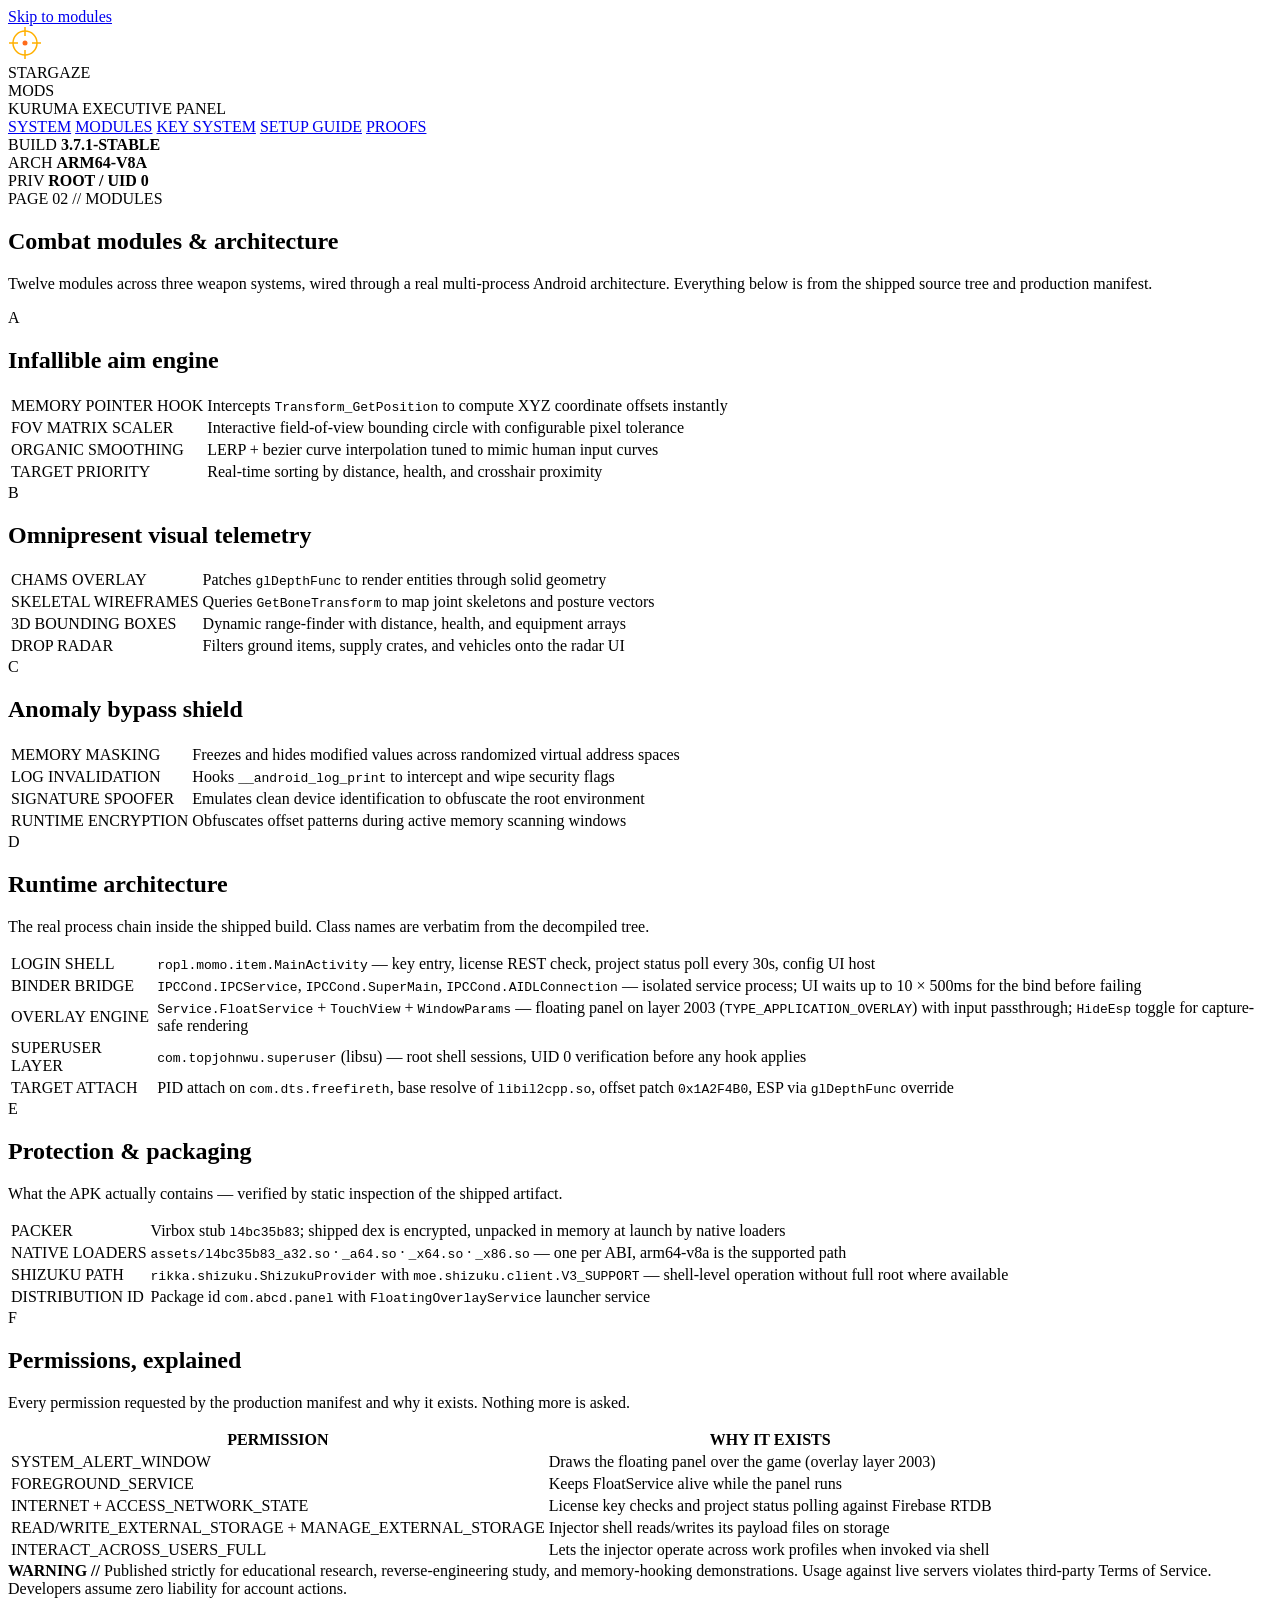
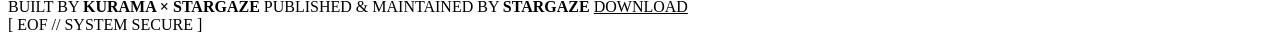
==== modules.html @ 38407f04 "add modules.html" ====
<!DOCTYPE html>
<html lang="en">
<head>
<meta charset="UTF-8">
<meta name="viewport" content="width=device-width, initial-scale=1.0">
<title>Modules // STARGAZE MODS</title>
<meta name="description" content="All twelve Kuruma panel modules and the real runtime architecture: IPC service, overlay pipeline, Virbox packing, Shizuku support.">
<link rel="preconnect" href="https://fonts.googleapis.com">
<link rel="preconnect" href="https://fonts.gstatic.com" crossorigin>
<link href="https://fonts.googleapis.com/css2?family=Big+Shoulders+Display:wght@600;800&family=IBM+Plex+Mono:wght@400;500;600&display=swap" rel="stylesheet">
<link rel="stylesheet" href="assets/style.css">
</head>
<body>
<a class="skip" href="#aim">Skip to modules</a>

<aside class="rail">
  <div>
    <div class="brand">
      <svg width="34" height="34" viewBox="0 0 34 34" fill="none" aria-hidden="true"><circle cx="17" cy="17" r="12" stroke="#ffb000" stroke-width="1.5"/><path d="M17 1v9M17 24v9M1 17h9M24 17h9" stroke="#ffb000" stroke-width="1.5"/><circle cx="17" cy="17" r="2.5" fill="#ff6b1a"/></svg>
      <div class="brand-word">STARGAZE<br><span>MODS</span></div>
    </div>
    <div class="rail-tag">KURUMA EXECUTIVE PANEL</div>
  </div>
  <nav aria-label="Sections">
    <a href="index.html">SYSTEM</a>
    <a href="modules.html">MODULES</a>
    <a href="verify.html">KEY SYSTEM</a>
    <a href="setup.html">SETUP GUIDE</a>
    <a href="proofs.html">PROOFS</a>
  </nav>
  <div class="rail-status">
    <div>BUILD <b>3.7.1-STABLE</b></div>
    <div>ARCH <b>ARM64-V8A</b></div>
    <div>PRIV <b>ROOT / UID 0</b></div>
  </div>
</aside>

<main>
  <section class="page-head reveal">
    <div class="kicker-row"><span class="idx">PAGE 02 // MODULES</span><h1>Combat modules &amp; architecture</h1></div>
    <p class="lede">Twelve modules across three weapon systems, wired through a real multi-process Android architecture. Everything below is from the shipped source tree and production manifest.</p>
  </section>

  <section id="aim">
    <div class="sec-head reveal"><div class="kicker-row"><span class="idx">A</span><h2>Infallible aim engine</h2></div></div>
    <div class="block reveal">
      <table class="spec-table"><tbody>
        <tr><td>MEMORY POINTER HOOK</td><td>Intercepts <code>Transform_GetPosition</code> to compute XYZ coordinate offsets instantly</td></tr>
        <tr><td>FOV MATRIX SCALER</td><td>Interactive field-of-view bounding circle with configurable pixel tolerance</td></tr>
        <tr><td>ORGANIC SMOOTHING</td><td>LERP + bezier curve interpolation tuned to mimic human input curves</td></tr>
        <tr><td>TARGET PRIORITY</td><td>Real-time sorting by distance, health, and crosshair proximity</td></tr>
      </tbody></table>
    </div>
  </section>

  <section id="esp">
    <div class="sec-head reveal"><div class="kicker-row"><span class="idx">B</span><h2>Omnipresent visual telemetry</h2></div></div>
    <div class="block reveal">
      <table class="spec-table"><tbody>
        <tr><td>CHAMS OVERLAY</td><td>Patches <code>glDepthFunc</code> to render entities through solid geometry</td></tr>
        <tr><td>SKELETAL WIREFRAMES</td><td>Queries <code>GetBoneTransform</code> to map joint skeletons and posture vectors</td></tr>
        <tr><td>3D BOUNDING BOXES</td><td>Dynamic range-finder with distance, health, and equipment arrays</td></tr>
        <tr><td>DROP RADAR</td><td>Filters ground items, supply crates, and vehicles onto the radar UI</td></tr>
      </tbody></table>
    </div>
  </section>

  <section id="shield">
    <div class="sec-head reveal"><div class="kicker-row"><span class="idx">C</span><h2>Anomaly bypass shield</h2></div></div>
    <div class="block reveal">
      <table class="spec-table"><tbody>
        <tr><td>MEMORY MASKING</td><td>Freezes and hides modified values across randomized virtual address spaces</td></tr>
        <tr><td>LOG INVALIDATION</td><td>Hooks <code>__android_log_print</code> to intercept and wipe security flags</td></tr>
        <tr><td>SIGNATURE SPOOFER</td><td>Emulates clean device identification to obfuscate the root environment</td></tr>
        <tr><td>RUNTIME ENCRYPTION</td><td>Obfuscates offset patterns during active memory scanning windows</td></tr>
      </tbody></table>
    </div>
  </section>

  <section id="arch">
    <div class="sec-head reveal">
      <div class="kicker-row"><span class="idx">D</span><h2>Runtime architecture</h2></div>
      <p>The real process chain inside the shipped build. Class names are verbatim from the decompiled tree.</p>
    </div>
    <div class="block reveal">
      <table class="spec-table"><tbody>
        <tr><td>LOGIN SHELL</td><td><code>ropl.momo.item.MainActivity</code> — key entry, license REST check, project status poll every 30s, config UI host</td></tr>
        <tr><td>BINDER BRIDGE</td><td><code>IPCCond.IPCService</code>, <code>IPCCond.SuperMain</code>, <code>IPCCond.AIDLConnection</code> — isolated service process; UI waits up to 10 × 500ms for the bind before failing</td></tr>
        <tr><td>OVERLAY ENGINE</td><td><code>Service.FloatService</code> + <code>TouchView</code> + <code>WindowParams</code> — floating panel on layer 2003 (<code>TYPE_APPLICATION_OVERLAY</code>) with input passthrough; <code>HideEsp</code> toggle for capture-safe rendering</td></tr>
        <tr><td>SUPERUSER LAYER</td><td><code>com.topjohnwu.superuser</code> (libsu) — root shell sessions, UID 0 verification before any hook applies</td></tr>
        <tr><td>TARGET ATTACH</td><td>PID attach on <code>com.dts.freefireth</code>, base resolve of <code>libil2cpp.so</code>, offset patch <code>0x1A2F4B0</code>, ESP via <code>glDepthFunc</code> override</td></tr>
      </tbody></table>
    </div>
  </section>

  <section id="packaging">
    <div class="sec-head reveal">
      <div class="kicker-row"><span class="idx">E</span><h2>Protection &amp; packaging</h2></div>
      <p>What the APK actually contains — verified by static inspection of the shipped artifact.</p>
    </div>
    <div class="block reveal">
      <table class="spec-table"><tbody>
        <tr><td>PACKER</td><td>Virbox stub <code>l4bc35b83</code>; shipped dex is encrypted, unpacked in memory at launch by native loaders</td></tr>
        <tr><td>NATIVE LOADERS</td><td><code>assets/l4bc35b83_a32.so</code> · <code>_a64.so</code> · <code>_x64.so</code> · <code>_x86.so</code> — one per ABI, arm64-v8a is the supported path</td></tr>
        <tr><td>SHIZUKU PATH</td><td><code>rikka.shizuku.ShizukuProvider</code> with <code>moe.shizuku.client.V3_SUPPORT</code> — shell-level operation without full root where available</td></tr>
        <tr><td>DISTRIBUTION ID</td><td>Package id <code>com.abcd.panel</code> with <code>FloatingOverlayService</code> launcher service</td></tr>
      </tbody></table>
    </div>
  </section>

  <section id="perms">
    <div class="sec-head reveal">
      <div class="kicker-row"><span class="idx">F</span><h2>Permissions, explained</h2></div>
      <p>Every permission requested by the production manifest and why it exists. Nothing more is asked.</p>
    </div>
    <div class="block reveal">
      <table class="tri">
        <thead><tr><th>PERMISSION</th><th>WHY IT EXISTS</th></tr></thead>
        <tbody>
          <tr><td>SYSTEM_ALERT_WINDOW</td><td>Draws the floating panel over the game (overlay layer 2003)</td></tr>
          <tr><td>FOREGROUND_SERVICE</td><td>Keeps FloatService alive while the panel runs</td></tr>
          <tr><td>INTERNET + ACCESS_NETWORK_STATE</td><td>License key checks and project status polling against Firebase RTDB</td></tr>
          <tr><td>READ/WRITE_EXTERNAL_STORAGE + MANAGE_EXTERNAL_STORAGE</td><td>Injector shell reads/writes its payload files on storage</td></tr>
          <tr><td>INTERACT_ACROSS_USERS_FULL</td><td>Lets the injector operate across work profiles when invoked via shell</td></tr>
        </tbody>
      </table>
    </div>
  </section>

  <footer>
    <div class="warn-block"><b>WARNING //</b> Published strictly for educational research, reverse-engineering study, and memory-hooking demonstrations. Usage against live servers violates third-party Terms of Service. Developers assume zero liability for account actions.</div>
    <div class="credits">
      <span>BUILT BY <b>KURAMA × STARGAZE</b></span>
      <span>PUBLISHED &amp; MAINTAINED BY <b>STARGAZE</b></span>
      <span><a href="index.html#download" style="color:var(--amber)">DOWNLOAD</a></span>
    </div>
    <div class="eof">[ EOF // SYSTEM SECURE ]</div>
  </footer>
</main>

<script src="assets/app.js"></script>
</body>
</html>
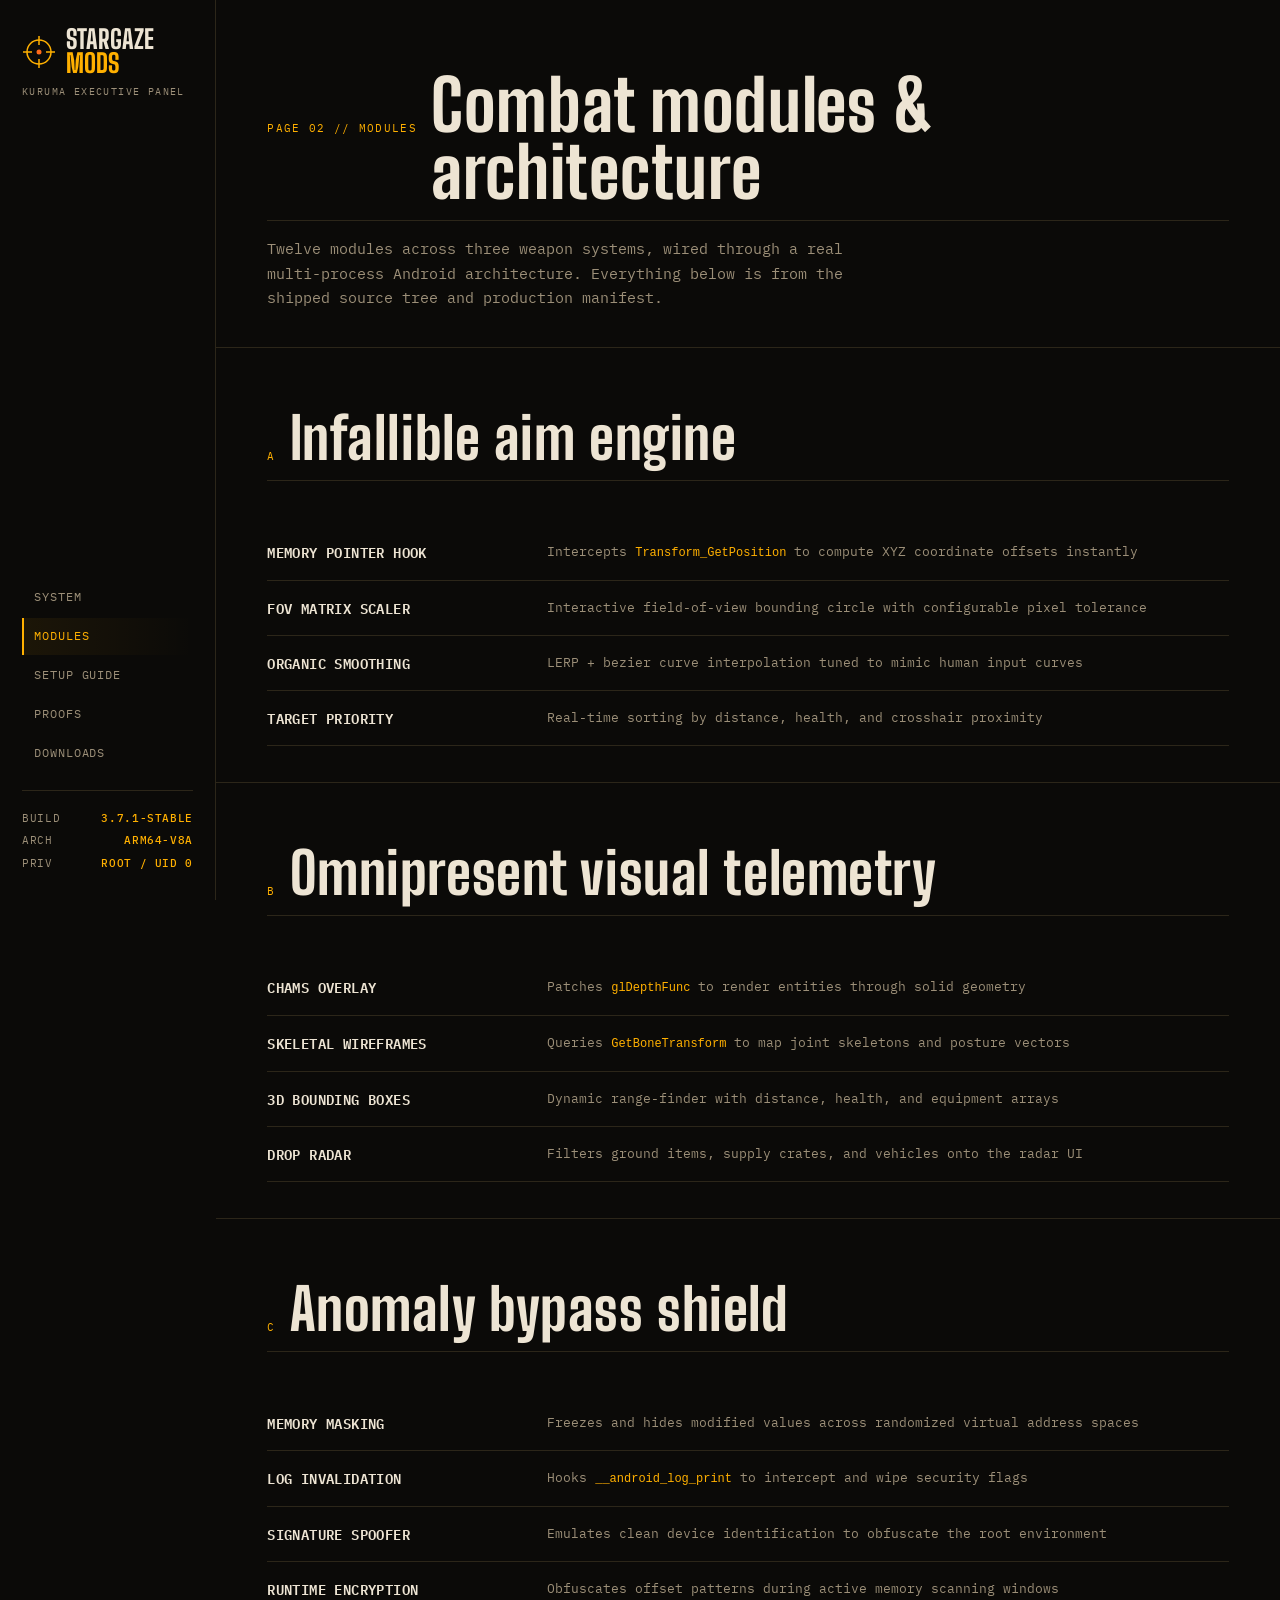
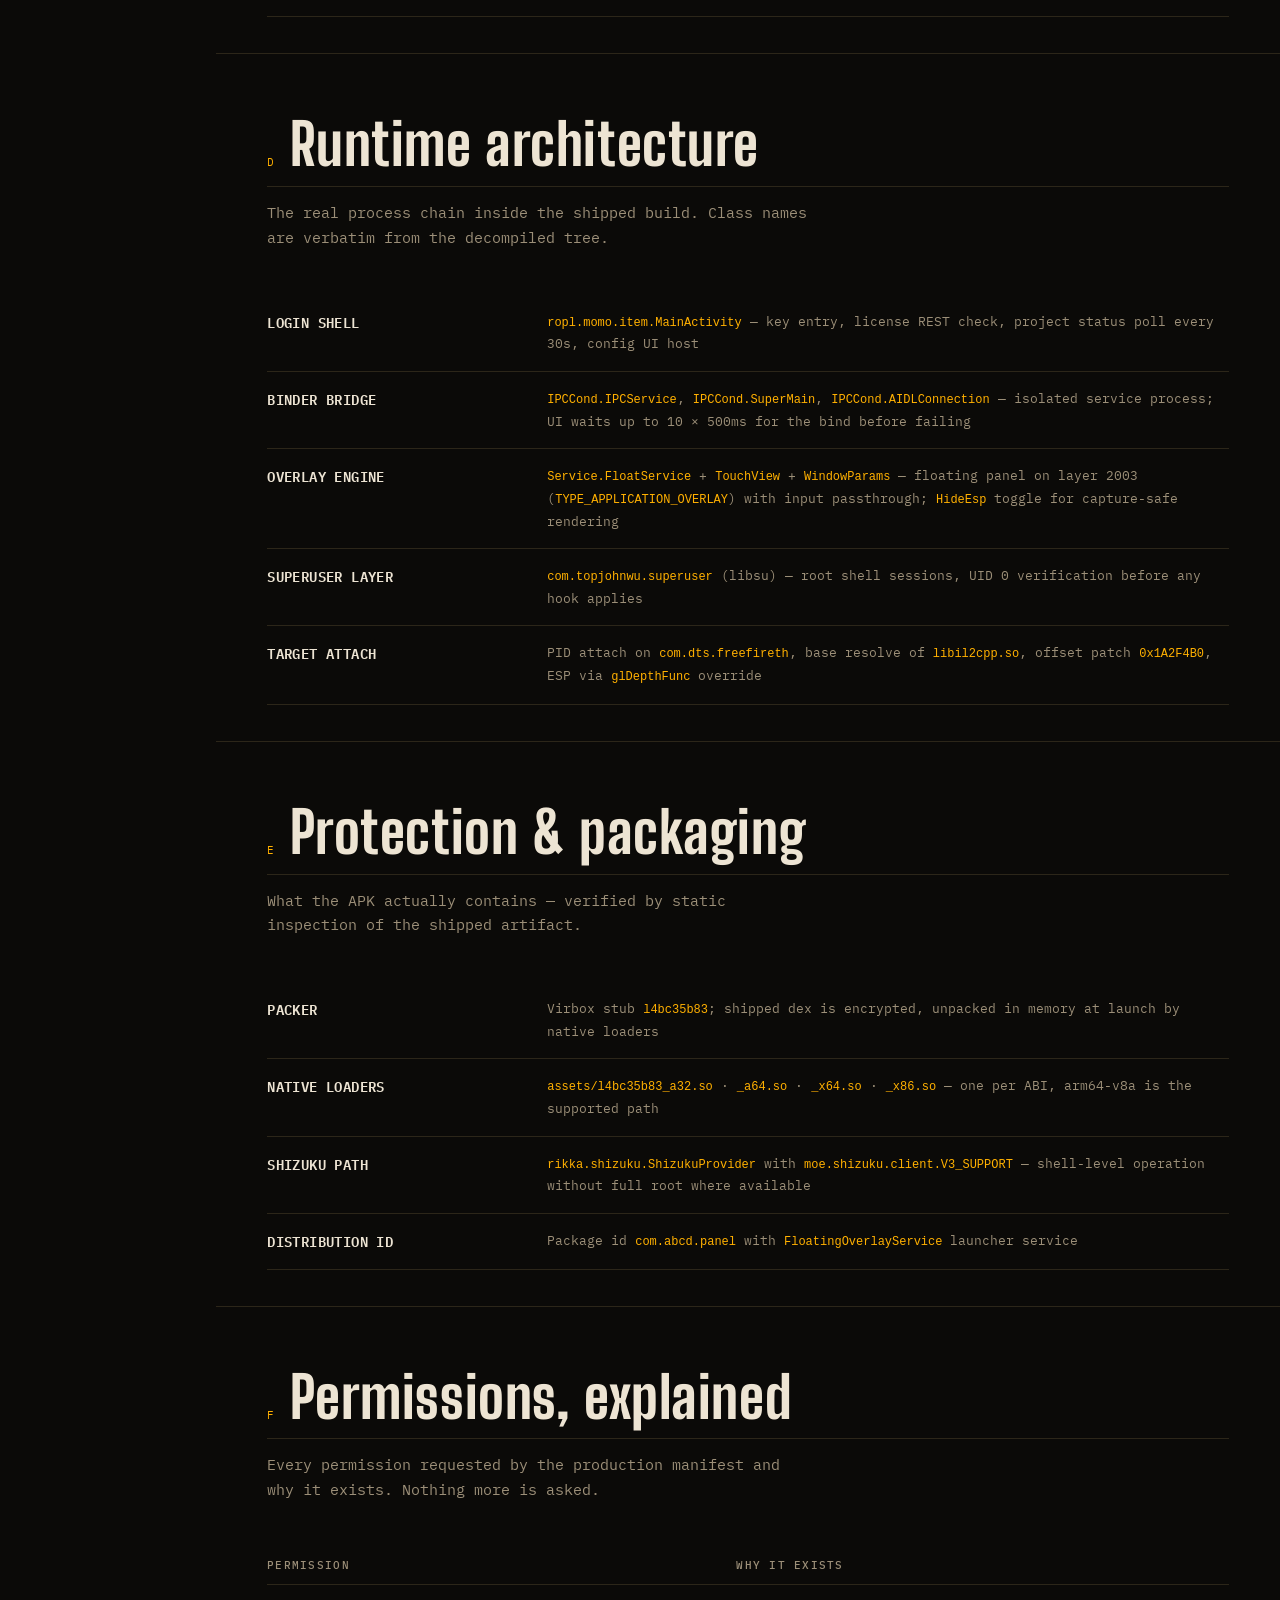
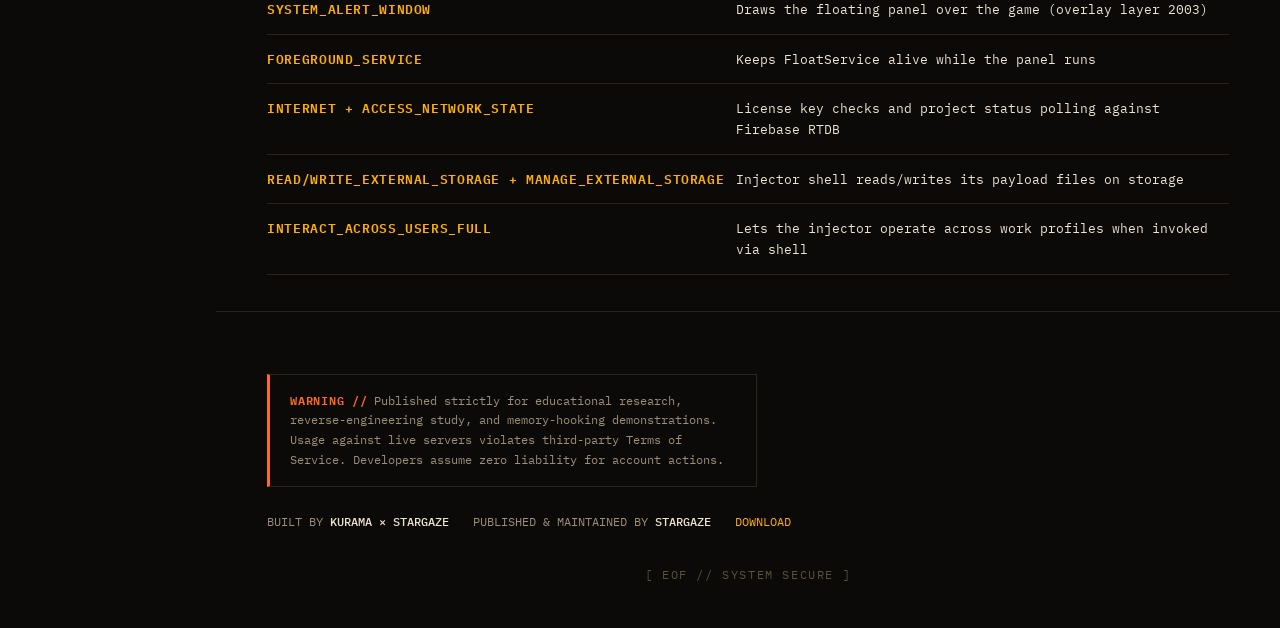
==== commit d44828d0: "feat: static admin.json content system - proof wire ticker, downloads channels, owner-curated proofs" ====
--- a/modules.html
+++ b/modules.html
@@ -24,9 +24,9 @@
   <nav aria-label="Sections">
     <a href="index.html">SYSTEM</a>
     <a href="modules.html">MODULES</a>
-    <a href="verify.html">KEY SYSTEM</a>
     <a href="setup.html">SETUP GUIDE</a>
-    <a href="proofs.html">PROOFS</a>
+    <a href="proof.html">PROOFS</a>
+    <a href="downloads.html">DOWNLOADS</a>
   </nav>
   <div class="rail-status">
     <div>BUILD <b>3.7.1-STABLE</b></div>
--- a/assets/style.css
+++ b/assets/style.css
@@ -0,0 +1,196 @@
+:root{
+  --void:#0b0a08;--panel:#14120e;--panel-2:#191611;
+  --line:#2c2619;--line-hot:rgba(255,176,0,.35);
+  --amber:#ffb000;--amber-hot:#ff6b1a;--olive:#5a5236;
+  --bone:#ede4d3;--dim:#9c8f78;
+  --mono:'IBM Plex Mono',ui-monospace,'Courier New',monospace;
+  --display:'Big Shoulders Display',Impact,sans-serif;
+  --rail:216px;--pad:clamp(20px,4vw,56px);
+}
+*{margin:0;padding:0;box-sizing:border-box}
+html{scroll-behavior:smooth}
+body{background:var(--void);color:var(--bone);font-family:var(--mono);font-size:15px;line-height:1.65}
+::selection{background:var(--amber);color:var(--void)}
+a{color:inherit;text-decoration:none}
+:focus-visible{outline:2px solid var(--amber);outline-offset:3px}
+.skip{position:absolute;left:-9999px;top:12px;background:var(--amber);color:var(--void);padding:10px 16px;font-weight:600;z-index:99}
+.skip:focus{left:12px}
+
+.rail{position:fixed;inset:0 auto 0 0;width:var(--rail);border-right:1px solid var(--line);display:flex;flex-direction:column;padding:28px 22px;background:var(--void);z-index:10}
+.brand{display:flex;align-items:center;gap:10px}
+.brand-word{font-family:var(--display);font-weight:800;font-size:26px;line-height:.92;color:var(--bone)}
+.brand-word span{color:var(--amber)}
+.rail-tag{margin-top:8px;font-size:10px;letter-spacing:.14em;color:var(--dim)}
+.rail nav{margin-top:auto;display:flex;flex-direction:column;gap:2px}
+.rail nav a{padding:9px 10px;font-size:11.5px;letter-spacing:.08em;color:var(--dim);border-left:2px solid transparent}
+.rail nav a:hover{color:var(--bone)}
+.rail nav a.on{color:var(--amber);border-left-color:var(--amber);background:linear-gradient(90deg,rgba(255,176,0,.07),transparent)}
+.rail-status{margin-top:18px;padding-top:14px;border-top:1px solid var(--line);font-size:10.5px;color:var(--dim);letter-spacing:.06em}
+.rail-status b{color:var(--amber);font-weight:500}
+.rail-status div{display:flex;justify-content:space-between;margin-top:5px}
+
+main{margin-left:var(--rail)}
+section{border-bottom:1px solid var(--line)}
+
+.hero{min-height:calc(100vh - 60px);display:grid;grid-template-columns:minmax(0,7fr) minmax(0,5fr);gap:clamp(24px,4vw,64px);padding:clamp(36px,6vh,80px) var(--pad);align-items:center;border-bottom:none}
+.hero-type{font-family:var(--display);font-weight:800;line-height:.85;font-size:clamp(64px,11vw,168px)}
+.hero-type .l2{color:var(--amber)}
+.hero-sub{margin-top:26px;max-width:52ch}
+.hero-sub em{font-style:normal;color:var(--amber)}
+.collab{margin-top:16px;font-size:11px;letter-spacing:.12em;color:var(--dim)}
+.collab b{color:var(--bone);font-weight:500}
+.readout{margin-top:30px;display:inline-flex;flex-wrap:wrap;border-top:1px solid var(--line);border-bottom:1px solid var(--line)}
+.readout span{padding:8px 16px;font-size:11px;letter-spacing:.1em;color:var(--dim)}
+.readout span+b{border-left:1px solid var(--line)}
+.readout b{color:var(--bone);font-weight:500}
+.cta-row{margin-top:34px;display:flex;gap:14px;flex-wrap:wrap;align-items:center}
+.btn{display:inline-flex;align-items:center;gap:12px;font-family:var(--mono);font-weight:600;font-size:13.5px;letter-spacing:.06em;padding:16px 26px;border:1px solid var(--amber);cursor:pointer;background:none;transition:background .18s cubic-bezier(.16,1,.3,1),transform .12s,border-color .18s,color .18s}
+.btn-solid{background:var(--amber);color:var(--void)}
+.btn-solid:hover{background:var(--amber-hot);border-color:var(--amber-hot)}
+.btn-solid:active{transform:translateY(1px)}
+.btn-ghost{color:var(--bone);border-color:var(--line)}
+.btn-ghost:hover{border-color:var(--amber);color:var(--amber)}
+.ver{font-size:11px;color:var(--dim);letter-spacing:.08em}
+
+.term{border:1px solid var(--line);background:var(--panel);cursor:pointer;box-shadow:inset 0 0 60px rgba(255,176,0,.03)}
+.term-bar{display:flex;align-items:center;gap:14px;padding:10px 14px;border-bottom:1px solid var(--line);font-size:10.5px;letter-spacing:.12em;color:var(--dim);background:repeating-linear-gradient(0deg,rgba(255,176,0,.03) 0 1px,transparent 1px 3px)}
+.term-bar .live{margin-left:auto;color:var(--amber)}
+.term-tabs{display:flex;gap:2px}
+.term-tabs button{background:none;border:1px solid transparent;color:var(--dim);font-family:var(--mono);font-size:10px;letter-spacing:.1em;padding:5px 10px;cursor:pointer}
+.term-tabs button.on{border-color:var(--amber);color:var(--amber)}
+.term-body{padding:18px 18px 22px;font-size:12.5px;line-height:1.9;min-height:300px;background:repeating-linear-gradient(0deg,rgba(0,0,0,.18) 0 1px,transparent 1px 3px);overflow-x:auto}
+.ln{white-space:pre-wrap;word-break:break-word}
+.t-plus{color:var(--amber)}.t-warn{color:var(--amber-hot)}.t-ok{color:var(--bone)}.t-dim{color:var(--dim)}
+.cursor{display:inline-block;width:8px;height:14px;background:var(--amber);vertical-align:-2px;animation:blink 1s steps(1) infinite}
+@keyframes blink{50%{opacity:0}}
+
+.page-head{padding:clamp(44px,8vh,84px) var(--pad) clamp(28px,4vh,40px)}
+.kicker-row{display:flex;align-items:baseline;gap:14px;border-bottom:1px solid var(--line);padding-bottom:14px}
+.kicker-row .idx{font-size:11px;color:var(--amber);letter-spacing:.12em;white-space:nowrap}
+h1,h2{font-family:var(--display);font-weight:800;line-height:.95;letter-spacing:.01em}
+h1{font-size:clamp(38px,5.5vw,72px)}
+h2{font-size:clamp(34px,4.5vw,58px)}
+.lede{margin-top:16px;color:var(--dim);max-width:66ch}
+.sec-head{padding:clamp(40px,7vh,72px) var(--pad) 0}
+.sec-head p{margin-top:14px;color:var(--dim);max-width:60ch}
+.block{padding:clamp(24px,4vh,44px) var(--pad)}
+
+.meta-strip{display:flex;flex-wrap:wrap;border-bottom:1px solid var(--line)}
+.meta-strip div{flex:1 1 200px;padding:18px var(--pad);border-right:1px solid var(--line);font-size:11px;letter-spacing:.1em;color:var(--dim)}
+.meta-strip div:last-child{border-right:none}
+.meta-strip b{display:block;color:var(--bone);font-weight:500;font-size:13px;margin-top:4px;letter-spacing:.04em}
+
+.spec-table{width:100%;border-collapse:collapse;margin-top:8px}
+.spec-table tr{border-bottom:1px solid var(--line)}
+.spec-table td{padding:16px 12px 16px 0;vertical-align:top}
+.spec-table td:first-child{width:280px;color:var(--bone);font-weight:600;font-size:13.5px;letter-spacing:.03em}
+.spec-table td:last-child{color:var(--dim);font-size:13px}
+.spec-table code,.inline-code{color:var(--amber);font-size:12px}
+.req-list{margin-top:26px;display:grid;grid-template-columns:repeat(auto-fit,minmax(220px,1fr));gap:1px;background:var(--line);border:1px solid var(--line)}
+.req-list div{background:var(--panel);padding:18px}
+.req-list b{display:block;font-size:12px;letter-spacing:.08em;color:var(--amber);font-weight:600}
+.req-list span{font-size:12px;color:var(--dim)}
+
+.steps{counter-reset:s;margin-top:8px}
+.step{border-bottom:1px solid var(--line);padding:26px 0;display:grid;grid-template-columns:64px minmax(0,1fr);gap:18px}
+.step::before{counter-increment:s;content:"0" counter(s);font-family:var(--display);font-weight:800;font-size:34px;color:var(--amber);line-height:1}
+.step h3{font-family:var(--display);font-weight:800;font-size:22px;letter-spacing:.02em}
+.step p{color:var(--dim);font-size:13px;margin-top:8px;max-width:70ch}
+.step .step-body{margin-top:14px}
+.step code,.box code{color:var(--amber);font-size:12.5px}
+
+.box{border:1px solid var(--line);background:var(--panel)}
+.box-head{display:flex;justify-content:space-between;align-items:center;gap:10px;border-bottom:1px solid var(--line);padding:10px 16px;font-size:10.5px;letter-spacing:.12em;color:var(--dim)}
+.copy-btn,.mini-btn{background:none;border:1px solid var(--line);color:var(--dim);font-family:var(--mono);font-size:10.5px;letter-spacing:.1em;padding:6px 14px;cursor:pointer;transition:all .15s}
+.copy-btn:hover,.mini-btn:hover{border-color:var(--amber);color:var(--amber)}
+.copy-btn.done{border-color:var(--amber);color:var(--void);background:var(--amber)}
+pre.code{padding:20px;font-size:12.5px;line-height:1.8;overflow-x:auto;color:var(--bone);white-space:pre}
+.c-k{color:var(--amber)}.c-b{color:var(--bone)}.c-n{color:#d98e4a}.c-p{color:var(--dim)}.c-s{color:#d98e4a}
+
+.tri{width:100%;border-collapse:collapse;margin-top:8px}
+.tri th{text-align:left;font-size:10.5px;letter-spacing:.12em;color:var(--dim);font-weight:500;padding:10px 12px 10px 0;border-bottom:1px solid var(--line)}
+.tri td{padding:14px 12px 14px 0;border-bottom:1px solid var(--line);font-size:12.5px;color:var(--dim);vertical-align:top}
+.tri td:first-child{color:var(--amber);font-weight:600;letter-spacing:.05em;white-space:nowrap}
+.tri td:nth-child(2){color:var(--bone)}
+
+.flow{margin-top:20px;border:1px solid var(--line)}
+.flow-row{display:grid;grid-template-columns:minmax(0,1fr) auto;gap:14px;align-items:center;padding:14px 16px;border-bottom:1px solid var(--line);font-size:12.5px}
+.flow-row:last-child{border-bottom:none}
+.flow-url{color:var(--bone);word-break:break-all}
+.flow-verdict{font-size:11px;letter-spacing:.1em;padding:4px 10px;border:1px solid var(--line);white-space:nowrap}
+.v-ok{color:var(--amber);border-color:var(--amber)}
+.v-bad{color:var(--amber-hot);border-color:var(--amber-hot)}
+.v-mid{color:var(--dim)}
+
+.checker{border:1px solid var(--line-hot);background:var(--panel);padding:clamp(20px,3vw,32px);max-width:720px}
+.checker label{display:block;font-size:10.5px;letter-spacing:.12em;color:var(--dim);margin-bottom:10px}
+.keyrow{display:flex;gap:10px;flex-wrap:wrap}
+input[type=text],input[type=url],textarea{background:var(--void);border:1px solid var(--line);color:var(--bone);font-family:var(--mono);font-size:13.5px;padding:13px 14px;min-width:0}
+input:focus,textarea:focus{outline:none;border-color:var(--amber)}
+#keyInput{flex:1 1 240px}
+.verdict{margin-top:16px;font-size:12.5px;line-height:1.9;min-height:24px}
+.verdict .v-ok,.verdict .v-bad,.verdict .v-mid{font-weight:600}
+.note{font-size:11px;color:var(--dim);margin-top:12px}
+
+.feed{display:grid;grid-template-columns:repeat(auto-fill,minmax(280px,1fr));gap:1px;background:var(--line);border:1px solid var(--line);margin-top:8px}
+.pf{background:var(--panel);padding:18px;display:flex;flex-direction:column;gap:10px;min-height:120px}
+.pf-top{display:flex;justify-content:space-between;gap:10px;font-size:10.5px;letter-spacing:.08em;color:var(--dim)}
+.pf-top b{color:var(--amber);font-weight:600}
+.pf-text{font-size:13px;color:var(--bone);word-break:break-word}
+.pf-media{margin-top:auto;border-top:1px solid var(--line);padding-top:10px}
+.pf-media img{max-width:100%;display:block;border:1px solid var(--line)}
+.pf-media iframe{width:100%;aspect-ratio:16/9;border:0;display:block}
+.pf-media a{color:var(--amber);font-size:11.5px;word-break:break-all}
+.state{padding:34px;text-align:center;color:var(--dim);font-size:12.5px;grid-column:1/-1}
+.form-grid{display:grid;grid-template-columns:1fr 1fr;gap:12px;margin-top:14px}
+.form-grid .full{grid-column:1/-1}
+textarea{width:100%;resize:vertical;min-height:90px}
+label.f{display:block;font-size:10.5px;letter-spacing:.12em;color:var(--dim);margin-bottom:6px}
+
+.annbar{border-bottom:1px solid var(--line);background:var(--panel-2)}
+.ann-in{display:flex;gap:14px;align-items:center;padding:12px var(--pad);font-size:12px;flex-wrap:wrap}
+.ann-tag{color:var(--void);background:var(--amber);padding:3px 10px;font-size:10px;letter-spacing:.12em;font-weight:600}
+.ann-txt{color:var(--bone);flex:1;min-width:200px}
+.ann-time{color:var(--dim);font-size:10.5px;letter-spacing:.06em;font-variant-numeric:tabular-nums}
+.ann-list .pf{min-height:0}
+
+.dl-band{padding:clamp(48px,8vh,88px) var(--pad)}
+.dl-inner{border:1px solid var(--line-hot);background:var(--panel);padding:clamp(28px,4vw,52px);display:grid;grid-template-columns:minmax(0,1fr) auto;gap:32px;align-items:center}
+.dl-inner h3{font-family:var(--display);font-weight:800;font-size:clamp(30px,3.6vw,46px);line-height:.95}
+.dl-inner p{margin-top:12px;color:var(--dim);font-size:13px;max-width:52ch}
+.hash-row{margin-top:18px;display:flex;flex-wrap:wrap;gap:10px 22px;font-size:11px;color:var(--dim);letter-spacing:.06em}
+.hash-row b{color:var(--bone);font-weight:500}
+
+footer{padding:40px var(--pad) 56px;color:var(--dim);font-size:11.5px}
+.warn-block{border:1px solid var(--line);border-left:3px solid var(--amber-hot);padding:16px 20px;margin-top:22px;max-width:70ch;font-size:12px;color:var(--dim)}
+.warn-block b{color:var(--amber-hot);font-weight:600;letter-spacing:.06em}
+.credits{margin-top:26px;display:flex;flex-wrap:wrap;gap:8px 24px;align-items:baseline}
+.credits b{color:var(--bone);font-weight:500}
+.eof{text-align:center;margin-top:34px;color:var(--olive);letter-spacing:.14em}
+
+.reveal{opacity:0;transform:translateY(14px);transition:opacity .6s cubic-bezier(.16,1,.3,1),transform .6s cubic-bezier(.16,1,.3,1)}
+.reveal.in{opacity:1;transform:none}
+
+@media(max-width:920px){
+  :root{--rail:0px}
+  .rail{position:sticky;top:0;inset:auto;width:100%;flex-direction:row;align-items:center;gap:16px;padding:12px 16px;border-right:none;border-bottom:1px solid var(--line)}
+  .rail-tag,.rail-status{display:none}
+  .brand-word{font-size:20px}
+  .rail nav{margin:0 0 0 auto;flex-direction:row;overflow-x:auto}
+  .rail nav a{border-left:none;border-bottom:2px solid transparent;white-space:nowrap;padding:8px 10px}
+  .rail nav a.on{border-bottom-color:var(--amber)}
+  main{margin-left:0}
+  .hero{grid-template-columns:1fr;min-height:0;padding-top:48px}
+  .dl-inner{grid-template-columns:1fr}
+  .spec-table td:first-child,.tri td{display:block;width:100%}
+  .spec-table td{display:block;padding-bottom:4px}
+  .spec-table tr td:last-child{padding:0 0 16px}
+  .form-grid{grid-template-columns:1fr}
+  pre.code{font-size:11px}
+}
+@media(prefers-reduced-motion:reduce){
+  html{scroll-behavior:auto}
+  .cursor{animation:none}
+  *{transition:none!important}
+  .reveal{opacity:1;transform:none}
+}
